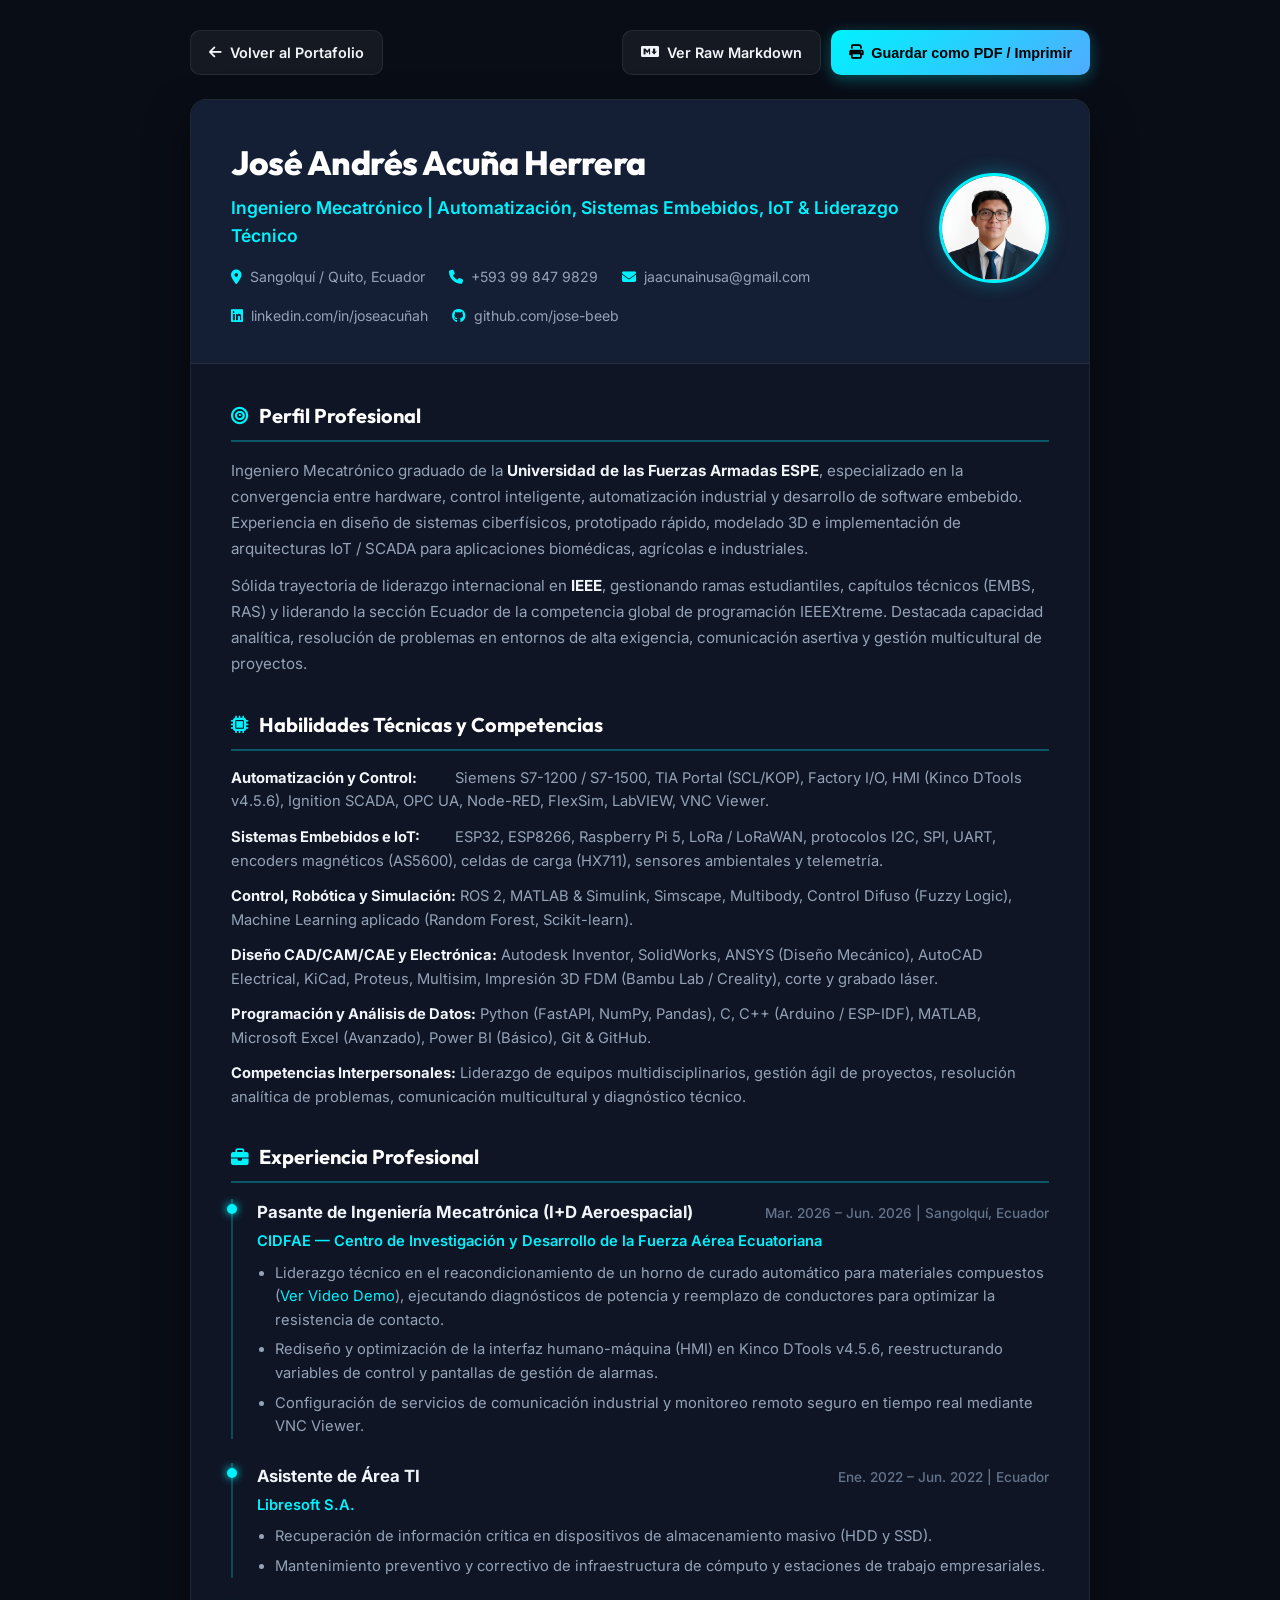
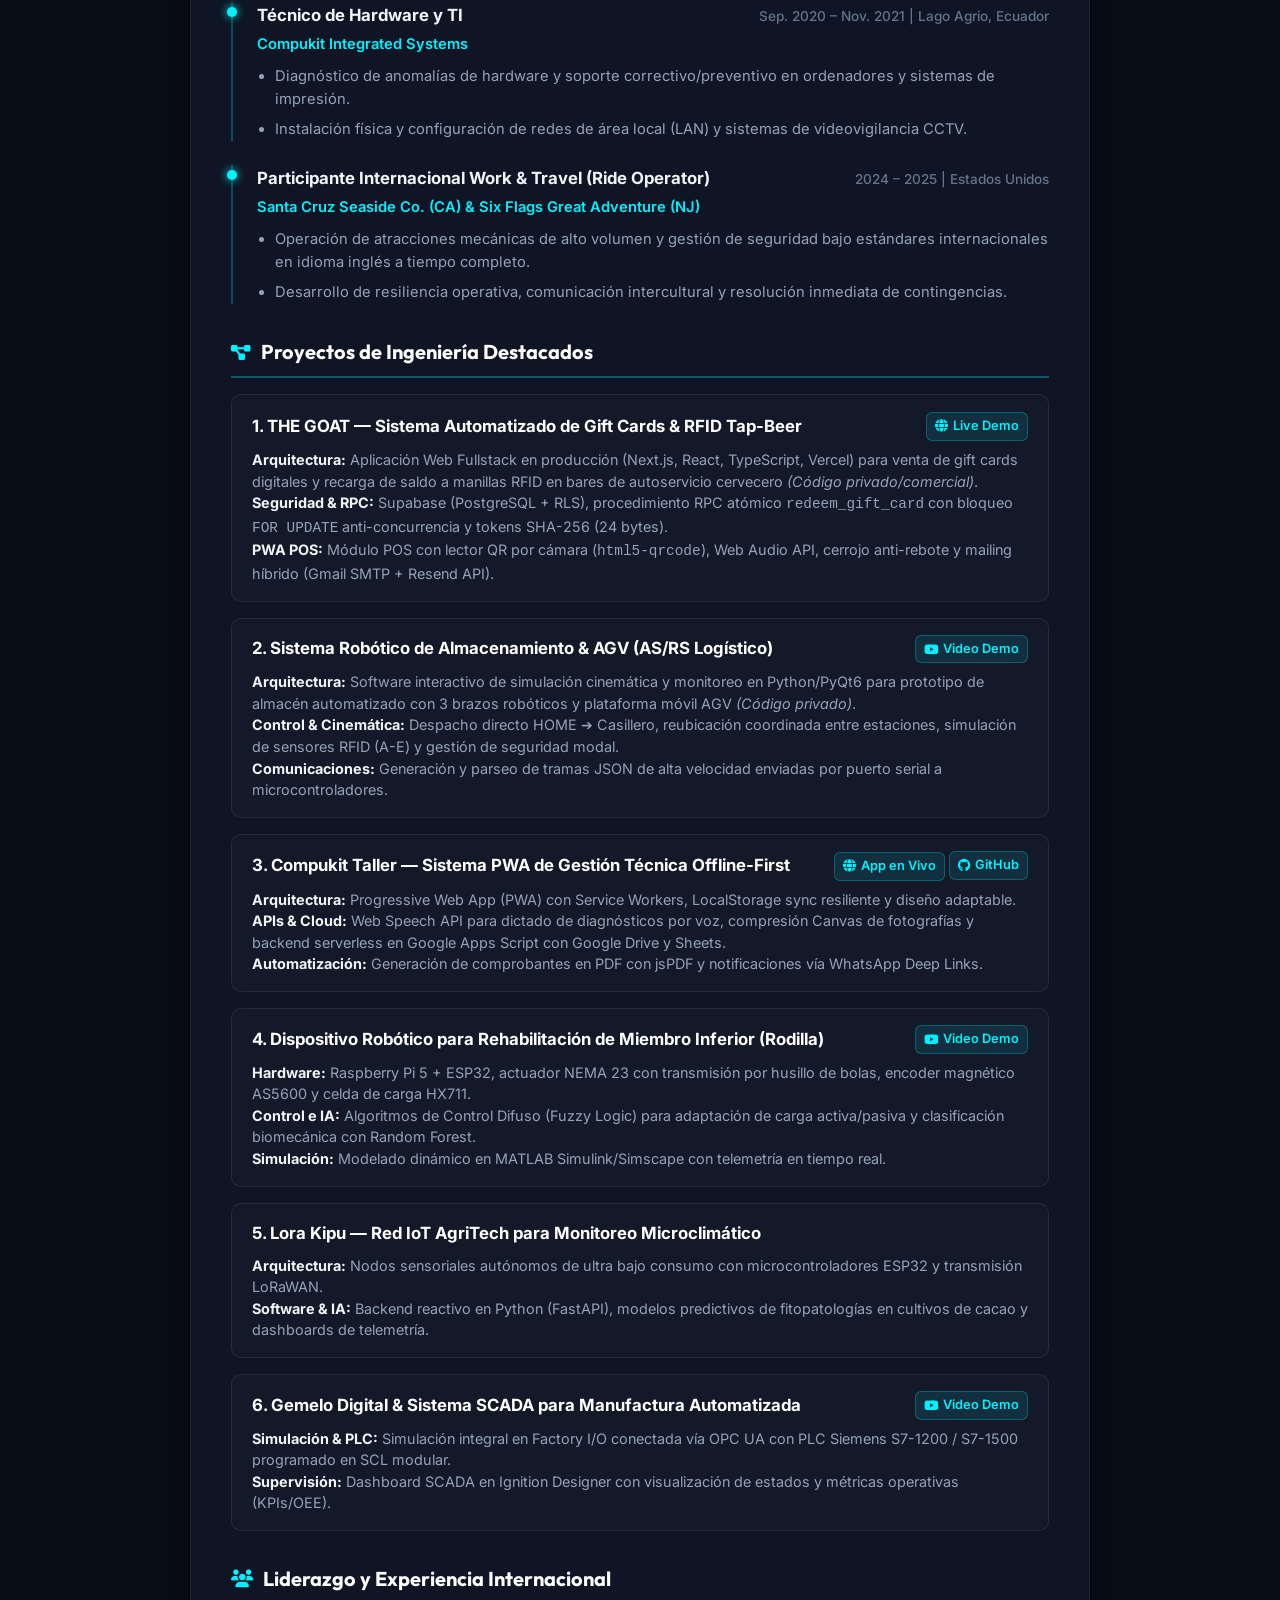
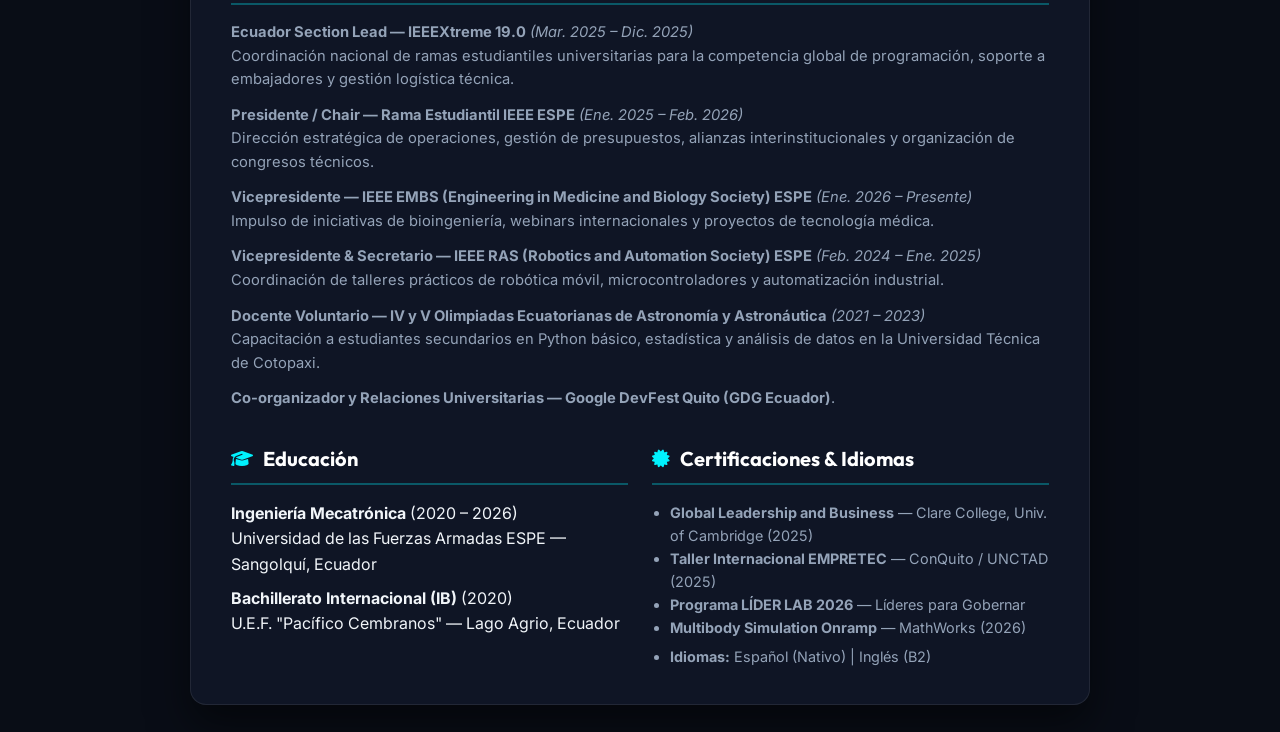
==== cv.html @ 7afeae1d "feat: add dedicated rendered cv.html with print and pdf export support" ====
<!DOCTYPE html>
<html lang="es">
<head>
  <meta charset="UTF-8">
  <meta name="viewport" content="width=device-width, initial-scale=1.0">
  <title>CV — José Andrés Acuña Herrera | Ingeniero Mecatrónico</title>
  <meta name="description" content="Curriculum Vitae completo de José Andrés Acuña Herrera, Ingeniero Mecatrónico especializado en Automatización, Sistemas Embebidos, IoT e Industria 4.0.">
  <link rel="icon" type="image/svg+xml" href="data:image/svg+xml,<svg xmlns='http://www.w3.org/2000/svg' viewBox='0 0 100 100'><text y='.9em' font-size='90'>⚡</text></svg>">
  
  <!-- Fonts -->
  <link rel="preconnect" href="https://fonts.googleapis.com">
  <link rel="preconnect" href="https://fonts.gstatic.com" crossorigin>
  <link href="https://fonts.googleapis.com/css2?family=Inter:wght@300;400;500;600;700;800&family=JetBrains+Mono:wght@400;600&family=Outfit:wght@600;700;800&display=swap" rel="stylesheet">
  
  <!-- FontAwesome -->
  <link rel="stylesheet" href="https://cdnjs.cloudflare.com/ajax/libs/font-awesome/6.5.1/css/all.min.css">

  <style>
    :root {
      --bg-dark: #090d16;
      --bg-card: rgba(16, 23, 38, 0.95);
      --bg-card-header: rgba(22, 32, 54, 0.9);
      --accent-cyan: #00f2fe;
      --accent-blue: #4facfe;
      --text-primary: #f1f5f9;
      --text-secondary: #94a3b8;
      --text-muted: #64748b;
      --border-color: rgba(255, 255, 255, 0.08);
      --border-glow: rgba(0, 242, 254, 0.3);
      --radius-sm: 6px;
      --radius-md: 10px;
      --radius-lg: 16px;
    }

    * {
      margin: 0;
      padding: 0;
      box-sizing: border-box;
    }

    body {
      font-family: 'Inter', sans-serif;
      background-color: var(--bg-dark);
      color: var(--text-primary);
      line-height: 1.6;
      padding: 30px 16px;
    }

    .cv-actions-bar {
      max-width: 900px;
      margin: 0 auto 24px;
      display: flex;
      justify-content: space-between;
      align-items: center;
      flex-wrap: wrap;
      gap: 12px;
    }

    .btn-action {
      display: inline-flex;
      align-items: center;
      gap: 8px;
      padding: 10px 18px;
      border-radius: var(--radius-md);
      font-size: 0.9rem;
      font-weight: 600;
      text-decoration: none;
      transition: all 0.2s ease;
      cursor: pointer;
    }

    .btn-back {
      background: rgba(255, 255, 255, 0.05);
      color: var(--text-primary);
      border: 1px solid var(--border-color);
    }

    .btn-back:hover {
      background: rgba(255, 255, 255, 0.1);
      border-color: var(--text-secondary);
      transform: translateX(-3px);
    }

    .btn-print {
      background: linear-gradient(135deg, var(--accent-cyan), var(--accent-blue));
      color: #000;
      border: none;
      box-shadow: 0 4px 15px rgba(0, 242, 254, 0.3);
    }

    .btn-print:hover {
      transform: translateY(-2px);
      box-shadow: 0 6px 20px rgba(0, 242, 254, 0.5);
    }

    .cv-sheet {
      max-width: 900px;
      margin: 0 auto;
      background: var(--bg-card);
      border: 1px solid var(--border-color);
      border-radius: var(--radius-lg);
      box-shadow: 0 20px 40px rgba(0, 0, 0, 0.5);
      overflow: hidden;
    }

    .cv-header {
      padding: 36px 40px;
      background: var(--bg-card-header);
      border-bottom: 1px solid var(--border-color);
      display: flex;
      justify-content: space-between;
      align-items: center;
      gap: 24px;
    }

    .cv-header-info h1 {
      font-family: 'Outfit', sans-serif;
      font-size: 2.1rem;
      font-weight: 800;
      color: #fff;
      margin-bottom: 4px;
      letter-spacing: -0.5px;
    }

    .cv-header-info h2 {
      font-size: 1.1rem;
      font-weight: 600;
      color: var(--accent-cyan);
      margin-bottom: 16px;
    }

    .cv-contact-list {
      display: flex;
      flex-wrap: wrap;
      gap: 16px 24px;
      font-size: 0.88rem;
      color: var(--text-secondary);
    }

    .cv-contact-item {
      display: inline-flex;
      align-items: center;
      gap: 8px;
    }

    .cv-contact-item i {
      color: var(--accent-cyan);
    }

    .cv-contact-item a {
      color: var(--text-secondary);
      text-decoration: none;
      transition: color 0.2s;
    }

    .cv-contact-item a:hover {
      color: var(--accent-cyan);
      text-decoration: underline;
    }

    .cv-header-avatar img {
      width: 110px;
      height: 110px;
      border-radius: 50%;
      object-fit: cover;
      border: 3px solid var(--accent-cyan);
      box-shadow: 0 0 20px rgba(0, 242, 254, 0.3);
    }

    .cv-body {
      padding: 36px 40px;
    }

    .cv-section {
      margin-bottom: 32px;
    }

    .cv-section:last-child {
      margin-bottom: 0;
    }

    .cv-section-title {
      font-family: 'Outfit', sans-serif;
      font-size: 1.25rem;
      font-weight: 700;
      color: #fff;
      display: flex;
      align-items: center;
      gap: 10px;
      padding-bottom: 8px;
      margin-bottom: 16px;
      border-bottom: 2px solid var(--border-glow);
    }

    .cv-section-title i {
      color: var(--accent-cyan);
      font-size: 1.1rem;
    }

    .cv-text {
      color: var(--text-secondary);
      font-size: 0.95rem;
      line-height: 1.7;
    }

    .cv-text p {
      margin-bottom: 12px;
    }

    .cv-text strong {
      color: var(--text-primary);
    }

    .cv-skills-grid {
      display: flex;
      flex-direction: column;
      gap: 12px;
    }

    .cv-skill-group {
      font-size: 0.92rem;
      color: var(--text-secondary);
      line-height: 1.6;
    }

    .cv-skill-group strong {
      color: var(--text-primary);
      display: inline-block;
      min-width: 220px;
    }

    .cv-timeline-item {
      position: relative;
      padding-left: 24px;
      margin-bottom: 24px;
      border-left: 2px solid rgba(0, 242, 254, 0.25);
    }

    .cv-timeline-item:last-child {
      margin-bottom: 0;
    }

    .cv-timeline-item::before {
      content: '';
      position: absolute;
      left: -6px;
      top: 5px;
      width: 10px;
      height: 10px;
      border-radius: 50%;
      background: var(--accent-cyan);
      box-shadow: 0 0 8px var(--accent-cyan);
    }

    .timeline-header {
      display: flex;
      justify-content: space-between;
      align-items: baseline;
      flex-wrap: wrap;
      gap: 6px;
      margin-bottom: 4px;
    }

    .timeline-title {
      font-size: 1.05rem;
      font-weight: 700;
      color: var(--text-primary);
    }

    .timeline-company {
      color: var(--accent-cyan);
      font-weight: 600;
      font-size: 0.92rem;
    }

    .timeline-date {
      font-size: 0.85rem;
      color: var(--text-muted);
      font-weight: 500;
    }

    .timeline-bullets {
      margin-top: 8px;
      padding-left: 18px;
      color: var(--text-secondary);
      font-size: 0.92rem;
    }

    .timeline-bullets li {
      margin-bottom: 6px;
    }

    .timeline-bullets a {
      color: var(--accent-cyan);
      text-decoration: none;
    }

    .timeline-bullets a:hover {
      text-decoration: underline;
    }

    .project-entry {
      background: rgba(255, 255, 255, 0.02);
      border: 1px solid var(--border-color);
      border-radius: var(--radius-md);
      padding: 16px 20px;
      margin-bottom: 16px;
    }

    .project-entry:last-child {
      margin-bottom: 0;
    }

    .project-entry-title {
      font-size: 1.05rem;
      font-weight: 700;
      color: #fff;
      display: flex;
      justify-content: space-between;
      align-items: center;
      flex-wrap: wrap;
      gap: 8px;
      margin-bottom: 8px;
    }

    .project-entry-links a {
      display: inline-flex;
      align-items: center;
      gap: 5px;
      font-size: 0.8rem;
      padding: 3px 8px;
      background: rgba(0, 242, 254, 0.1);
      border: 1px solid rgba(0, 242, 254, 0.25);
      border-radius: var(--radius-sm);
      color: var(--accent-cyan);
      text-decoration: none;
      font-weight: 600;
    }

    .project-entry-links a:hover {
      background: var(--accent-cyan);
      color: #000;
    }

    .project-entry-desc {
      color: var(--text-secondary);
      font-size: 0.9rem;
      line-height: 1.5;
    }

    .project-entry-desc strong {
      color: var(--text-primary);
    }

    /* Print Styles */
    @media print {
      body {
        background: #fff !important;
        color: #000 !important;
        padding: 0 !important;
      }

      .cv-actions-bar {
        display: none !important;
      }

      .cv-sheet {
        background: #fff !important;
        border: none !important;
        box-shadow: none !important;
        max-width: 100% !important;
      }

      .cv-header {
        background: #f8fafc !important;
        border-bottom: 2px solid #cbd5e1 !important;
        padding: 20px 24px !important;
      }

      .cv-header-info h1 {
        color: #0f172a !important;
      }

      .cv-header-info h2 {
        color: #0284c7 !important;
      }

      .cv-contact-list, .cv-contact-item a, .cv-text, .cv-skill-group, .timeline-bullets {
        color: #334155 !important;
      }

      .cv-section-title {
        color: #0f172a !important;
        border-bottom-color: #0284c7 !important;
      }

      .cv-section-title i {
        color: #0284c7 !important;
      }

      .timeline-title, .project-entry-title, .cv-skill-group strong, .cv-text strong {
        color: #0f172a !important;
      }

      .timeline-company {
        color: #0284c7 !important;
      }

      .project-entry {
        background: #f8fafc !important;
        border: 1px solid #e2e8f0 !important;
      }

      .project-entry-links a {
        border-color: #cbd5e1 !important;
        color: #0284c7 !important;
      }

      .cv-body {
        padding: 24px !important;
      }
    }

    @media (max-width: 768px) {
      .cv-header {
        flex-direction: column-reverse;
        align-items: flex-start;
        padding: 24px 20px;
      }

      .cv-body {
        padding: 24px 20px;
      }

      .cv-skill-group strong {
        display: block;
        margin-bottom: 2px;
      }

      .timeline-header {
        flex-direction: column;
        align-items: flex-start;
      }
    }
  </style>
</head>
<body>

  <!-- Top Action Bar -->
  <div class="cv-actions-bar">
    <a href="./index.html" class="btn-action btn-back">
      <i class="fa-solid fa-arrow-left"></i> Volver al Portafolio
    </a>
    <div style="display: flex; gap: 10px;">
      <a href="./cv.md" class="btn-action btn-back" title="Ver archivo Markdown crudo">
        <i class="fa-brands fa-markdown"></i> Ver Raw Markdown
      </a>
      <button onclick="window.print()" class="btn-action btn-print">
        <i class="fa-solid fa-print"></i> Guardar como PDF / Imprimir
      </button>
    </div>
  </div>

  <!-- Main CV Container -->
  <main class="cv-sheet">
    <!-- Header -->
    <header class="cv-header">
      <div class="cv-header-info">
        <h1>José Andrés Acuña Herrera</h1>
        <h2>Ingeniero Mecatrónico | Automatización, Sistemas Embebidos, IoT & Liderazgo Técnico</h2>
        <div class="cv-contact-list">
          <div class="cv-contact-item">
            <i class="fa-solid fa-location-dot"></i>
            <span>Sangolquí / Quito, Ecuador</span>
          </div>
          <div class="cv-contact-item">
            <i class="fa-solid fa-phone"></i>
            <a href="tel:+593998479829">+593 99 847 9829</a>
          </div>
          <div class="cv-contact-item">
            <i class="fa-solid fa-envelope"></i>
            <a href="mailto:jaacunainusa@gmail.com">jaacunainusa@gmail.com</a>
          </div>
          <div class="cv-contact-item">
            <i class="fa-brands fa-linkedin"></i>
            <a href="https://linkedin.com/in/joseacuñah" target="_blank">linkedin.com/in/joseacuñah</a>
          </div>
          <div class="cv-contact-item">
            <i class="fa-brands fa-github"></i>
            <a href="https://github.com/jose-beeb" target="_blank">github.com/jose-beeb</a>
          </div>
        </div>
      </div>
      <div class="cv-header-avatar">
        <img src="assets/images/profile.png" alt="José Andrés Acuña Herrera" onerror="this.onerror=null; this.src='https://avatars.githubusercontent.com/u/171995231?v=4';">
      </div>
    </header>

    <!-- Body -->
    <div class="cv-body">

      <!-- Profile -->
      <section class="cv-section">
        <h3 class="cv-section-title"><i class="fa-solid fa-bullseye"></i> Perfil Profesional</h3>
        <div class="cv-text">
          <p>
            Ingeniero Mecatrónico graduado de la <strong>Universidad de las Fuerzas Armadas ESPE</strong>, especializado en la convergencia entre hardware, control inteligente, automatización industrial y desarrollo de software embebido. Experiencia en diseño de sistemas ciberfísicos, prototipado rápido, modelado 3D e implementación de arquitecturas IoT / SCADA para aplicaciones biomédicas, agrícolas e industriales.
          </p>
          <p>
            Sólida trayectoria de liderazgo internacional en <strong>IEEE</strong>, gestionando ramas estudiantiles, capítulos técnicos (EMBS, RAS) y liderando la sección Ecuador de la competencia global de programación IEEEXtreme. Destacada capacidad analítica, resolución de problemas en entornos de alta exigencia, comunicación asertiva y gestión multicultural de proyectos.
          </p>
        </div>
      </section>

      <!-- Technical Skills -->
      <section class="cv-section">
        <h3 class="cv-section-title"><i class="fa-solid fa-microchip"></i> Habilidades Técnicas y Competencias</h3>
        <div class="cv-skills-grid">
          <div class="cv-skill-group">
            <strong>Automatización y Control:</strong>
            Siemens S7-1200 / S7-1500, TIA Portal (SCL/KOP), Factory I/O, HMI (Kinco DTools v4.5.6), Ignition SCADA, OPC UA, Node-RED, FlexSim, LabVIEW, VNC Viewer.
          </div>
          <div class="cv-skill-group">
            <strong>Sistemas Embebidos e IoT:</strong>
            ESP32, ESP8266, Raspberry Pi 5, LoRa / LoRaWAN, protocolos I2C, SPI, UART, encoders magnéticos (AS5600), celdas de carga (HX711), sensores ambientales y telemetría.
          </div>
          <div class="cv-skill-group">
            <strong>Control, Robótica y Simulación:</strong>
            ROS 2, MATLAB & Simulink, Simscape, Multibody, Control Difuso (Fuzzy Logic), Machine Learning aplicado (Random Forest, Scikit-learn).
          </div>
          <div class="cv-skill-group">
            <strong>Diseño CAD/CAM/CAE y Electrónica:</strong>
            Autodesk Inventor, SolidWorks, ANSYS (Diseño Mecánico), AutoCAD Electrical, KiCad, Proteus, Multisim, Impresión 3D FDM (Bambu Lab / Creality), corte y grabado láser.
          </div>
          <div class="cv-skill-group">
            <strong>Programación y Análisis de Datos:</strong>
            Python (FastAPI, NumPy, Pandas), C, C++ (Arduino / ESP-IDF), MATLAB, Microsoft Excel (Avanzado), Power BI (Básico), Git & GitHub.
          </div>
          <div class="cv-skill-group">
            <strong>Competencias Interpersonales:</strong>
            Liderazgo de equipos multidisciplinarios, gestión ágil de proyectos, resolución analítica de problemas, comunicación multicultural y diagnóstico técnico.
          </div>
        </div>
      </section>

      <!-- Experience -->
      <section class="cv-section">
        <h3 class="cv-section-title"><i class="fa-solid fa-briefcase"></i> Experiencia Profesional</h3>
        
        <div class="cv-timeline-item">
          <div class="timeline-header">
            <div class="timeline-title">Pasante de Ingeniería Mecatrónica (I+D Aeroespacial)</div>
            <div class="timeline-date">Mar. 2026 – Jun. 2026 | Sangolquí, Ecuador</div>
          </div>
          <div class="timeline-company">CIDFAE — Centro de Investigación y Desarrollo de la Fuerza Aérea Ecuatoriana</div>
          <ul class="timeline-bullets">
            <li>Liderazgo técnico en el reacondicionamiento de un horno de curado automático para materiales compuestos (<a href="https://youtube.com/shorts/quRxPrLFzec" target="_blank">Ver Video Demo</a>), ejecutando diagnósticos de potencia y reemplazo de conductores para optimizar la resistencia de contacto.</li>
            <li>Rediseño y optimización de la interfaz humano-máquina (HMI) en Kinco DTools v4.5.6, reestructurando variables de control y pantallas de gestión de alarmas.</li>
            <li>Configuración de servicios de comunicación industrial y monitoreo remoto seguro en tiempo real mediante VNC Viewer.</li>
          </ul>
        </div>

        <div class="cv-timeline-item">
          <div class="timeline-header">
            <div class="timeline-title">Asistente de Área TI</div>
            <div class="timeline-date">Ene. 2022 – Jun. 2022 | Ecuador</div>
          </div>
          <div class="timeline-company">Libresoft S.A.</div>
          <ul class="timeline-bullets">
            <li>Recuperación de información crítica en dispositivos de almacenamiento masivo (HDD y SSD).</li>
            <li>Mantenimiento preventivo y correctivo de infraestructura de cómputo y estaciones de trabajo empresariales.</li>
          </ul>
        </div>

        <div class="cv-timeline-item">
          <div class="timeline-header">
            <div class="timeline-title">Técnico de Hardware y TI</div>
            <div class="timeline-date">Sep. 2020 – Nov. 2021 | Lago Agrio, Ecuador</div>
          </div>
          <div class="timeline-company">Compukit Integrated Systems</div>
          <ul class="timeline-bullets">
            <li>Diagnóstico de anomalías de hardware y soporte correctivo/preventivo en ordenadores y sistemas de impresión.</li>
            <li>Instalación física y configuración de redes de área local (LAN) y sistemas de videovigilancia CCTV.</li>
          </ul>
        </div>

        <div class="cv-timeline-item">
          <div class="timeline-header">
            <div class="timeline-title">Participante Internacional Work & Travel (Ride Operator)</div>
            <div class="timeline-date">2024 – 2025 | Estados Unidos</div>
          </div>
          <div class="timeline-company">Santa Cruz Seaside Co. (CA) & Six Flags Great Adventure (NJ)</div>
          <ul class="timeline-bullets">
            <li>Operación de atracciones mecánicas de alto volumen y gestión de seguridad bajo estándares internacionales en idioma inglés a tiempo completo.</li>
            <li>Desarrollo de resiliencia operativa, comunicación intercultural y resolución inmediata de contingencias.</li>
          </ul>
        </div>
      </section>

      <!-- Projects -->
      <section class="cv-section">
        <h3 class="cv-section-title"><i class="fa-solid fa-diagram-project"></i> Proyectos de Ingeniería Destacados</h3>

        <div class="project-entry">
          <div class="project-entry-title">
            <span>1. THE GOAT — Sistema Automatizado de Gift Cards & RFID Tap-Beer</span>
            <div class="project-entry-links">
              <a href="https://the-goat-giftcards.vercel.app" target="_blank"><i class="fa-solid fa-globe"></i> Live Demo</a>
            </div>
          </div>
          <div class="project-entry-desc">
            <p><strong>Arquitectura:</strong> Aplicación Web Fullstack en producción (Next.js, React, TypeScript, Vercel) para venta de gift cards digitales y recarga de saldo a manillas RFID en bares de autoservicio cervecero <em>(Código privado/comercial)</em>.</p>
            <p><strong>Seguridad & RPC:</strong> Supabase (PostgreSQL + RLS), procedimiento RPC atómico <code>redeem_gift_card</code> con bloqueo <code>FOR UPDATE</code> anti-concurrencia y tokens SHA-256 (24 bytes).</p>
            <p><strong>PWA POS:</strong> Módulo POS con lector QR por cámara (<code>html5-qrcode</code>), Web Audio API, cerrojo anti-rebote y mailing híbrido (Gmail SMTP + Resend API).</p>
          </div>
        </div>

        <div class="project-entry">
          <div class="project-entry-title">
            <span>2. Sistema Robótico de Almacenamiento & AGV (AS/RS Logístico)</span>
            <div class="project-entry-links">
              <a href="https://youtu.be/2pD4KcC07y4" target="_blank"><i class="fa-brands fa-youtube"></i> Video Demo</a>
            </div>
          </div>
          <div class="project-entry-desc">
            <p><strong>Arquitectura:</strong> Software interactivo de simulación cinemática y monitoreo en Python/PyQt6 para prototipo de almacén automatizado con 3 brazos robóticos y plataforma móvil AGV <em>(Código privado)</em>.</p>
            <p><strong>Control & Cinemática:</strong> Despacho directo HOME ➔ Casillero, reubicación coordinada entre estaciones, simulación de sensores RFID (A-E) y gestión de seguridad modal.</p>
            <p><strong>Comunicaciones:</strong> Generación y parseo de tramas JSON de alta velocidad enviadas por puerto serial a microcontroladores.</p>
          </div>
        </div>

        <div class="project-entry">
          <div class="project-entry-title">
            <span>3. Compukit Taller — Sistema PWA de Gestión Técnica Offline-First</span>
            <div class="project-entry-links">
              <a href="https://jose-beeb.github.io/compukit-taller/" target="_blank"><i class="fa-solid fa-globe"></i> App en Vivo</a>
              <a href="https://github.com/Jose-beeb/compukit-taller" target="_blank"><i class="fa-brands fa-github"></i> GitHub</a>
            </div>
          </div>
          <div class="project-entry-desc">
            <p><strong>Arquitectura:</strong> Progressive Web App (PWA) con Service Workers, LocalStorage sync resiliente y diseño adaptable.</p>
            <p><strong>APIs & Cloud:</strong> Web Speech API para dictado de diagnósticos por voz, compresión Canvas de fotografías y backend serverless en Google Apps Script con Google Drive y Sheets.</p>
            <p><strong>Automatización:</strong> Generación de comprobantes en PDF con jsPDF y notificaciones vía WhatsApp Deep Links.</p>
          </div>
        </div>

        <div class="project-entry">
          <div class="project-entry-title">
            <span>4. Dispositivo Robótico para Rehabilitación de Miembro Inferior (Rodilla)</span>
            <div class="project-entry-links">
              <a href="https://youtu.be/54CjYQszOWI" target="_blank"><i class="fa-brands fa-youtube"></i> Video Demo</a>
            </div>
          </div>
          <div class="project-entry-desc">
            <p><strong>Hardware:</strong> Raspberry Pi 5 + ESP32, actuador NEMA 23 con transmisión por husillo de bolas, encoder magnético AS5600 y celda de carga HX711.</p>
            <p><strong>Control e IA:</strong> Algoritmos de Control Difuso (Fuzzy Logic) para adaptación de carga activa/pasiva y clasificación biomecánica con Random Forest.</p>
            <p><strong>Simulación:</strong> Modelado dinámico en MATLAB Simulink/Simscape con telemetría en tiempo real.</p>
          </div>
        </div>

        <div class="project-entry">
          <div class="project-entry-title">
            <span>5. Lora Kipu — Red IoT AgriTech para Monitoreo Microclimático</span>
          </div>
          <div class="project-entry-desc">
            <p><strong>Arquitectura:</strong> Nodos sensoriales autónomos de ultra bajo consumo con microcontroladores ESP32 y transmisión LoRaWAN.</p>
            <p><strong>Software & IA:</strong> Backend reactivo en Python (FastAPI), modelos predictivos de fitopatologías en cultivos de cacao y dashboards de telemetría.</p>
          </div>
        </div>

        <div class="project-entry">
          <div class="project-entry-title">
            <span>6. Gemelo Digital & Sistema SCADA para Manufactura Automatizada</span>
            <div class="project-entry-links">
              <a href="https://youtube.com/shorts/luxnUp_XqdI" target="_blank"><i class="fa-brands fa-youtube"></i> Video Demo</a>
            </div>
          </div>
          <div class="project-entry-desc">
            <p><strong>Simulación & PLC:</strong> Simulación integral en Factory I/O conectada vía OPC UA con PLC Siemens S7-1200 / S7-1500 programado en SCL modular.</p>
            <p><strong>Supervisión:</strong> Dashboard SCADA en Ignition Designer con visualización de estados y métricas operativas (KPIs/OEE).</p>
          </div>
        </div>
      </section>

      <!-- Leadership -->
      <section class="cv-section">
        <h3 class="cv-section-title"><i class="fa-solid fa-users"></i> Liderazgo y Experiencia Internacional</h3>
        <ul class="timeline-bullets" style="padding-left: 0; list-style: none;">
          <li style="margin-bottom: 12px;">
            <strong>Ecuador Section Lead — IEEEXtreme 19.0</strong> <em>(Mar. 2025 – Dic. 2025)</em><br>
            Coordinación nacional de ramas estudiantiles universitarias para la competencia global de programación, soporte a embajadores y gestión logística técnica.
          </li>
          <li style="margin-bottom: 12px;">
            <strong>Presidente / Chair — Rama Estudiantil IEEE ESPE</strong> <em>(Ene. 2025 – Feb. 2026)</em><br>
            Dirección estratégica de operaciones, gestión de presupuestos, alianzas interinstitucionales y organización de congresos técnicos.
          </li>
          <li style="margin-bottom: 12px;">
            <strong>Vicepresidente — IEEE EMBS (Engineering in Medicine and Biology Society) ESPE</strong> <em>(Ene. 2026 – Presente)</em><br>
            Impulso de iniciativas de bioingeniería, webinars internacionales y proyectos de tecnología médica.
          </li>
          <li style="margin-bottom: 12px;">
            <strong>Vicepresidente & Secretario — IEEE RAS (Robotics and Automation Society) ESPE</strong> <em>(Feb. 2024 – Ene. 2025)</em><br>
            Coordinación de talleres prácticos de robótica móvil, microcontroladores y automatización industrial.
          </li>
          <li style="margin-bottom: 12px;">
            <strong>Docente Voluntario — IV y V Olimpiadas Ecuatorianas de Astronomía y Astronáutica</strong> <em>(2021 – 2023)</em><br>
            Capacitación a estudiantes secundarios en Python básico, estadística y análisis de datos en la Universidad Técnica de Cotopaxi.
          </li>
          <li style="margin-bottom: 12px;">
            <strong>Co-organizador y Relaciones Universitarias — Google DevFest Quito (GDG Ecuador)</strong>.
          </li>
        </ul>
      </section>

      <!-- Education & Certifications -->
      <section class="cv-section" style="display: grid; grid-template-columns: 1fr 1fr; gap: 24px;">
        <div>
          <h3 class="cv-section-title"><i class="fa-solid fa-graduation-cap"></i> Educación</h3>
          <p><strong>Ingeniería Mecatrónica</strong> (2020 – 2026)<br>Universidad de las Fuerzas Armadas ESPE — Sangolquí, Ecuador</p>
          <p style="margin-top: 8px;"><strong>Bachillerato Internacional (IB)</strong> (2020)<br>U.E.F. "Pacífico Cembranos" — Lago Agrio, Ecuador</p>
        </div>
        <div>
          <h3 class="cv-section-title"><i class="fa-solid fa-certificate"></i> Certificaciones & Idiomas</h3>
          <ul style="padding-left: 18px; font-size: 0.9rem; color: var(--text-secondary);">
            <li><strong>Global Leadership and Business</strong> — Clare College, Univ. of Cambridge (2025)</li>
            <li><strong>Taller Internacional EMPRETEC</strong> — ConQuito / UNCTAD (2025)</li>
            <li><strong>Programa LÍDER LAB 2026</strong> — Líderes para Gobernar</li>
            <li><strong>Multibody Simulation Onramp</strong> — MathWorks (2026)</li>
            <li style="margin-top: 6px;"><strong>Idiomas:</strong> Español (Nativo) | Inglés (B2)</li>
          </ul>
        </div>
      </section>

    </div>
  </main>

</body>
</html>
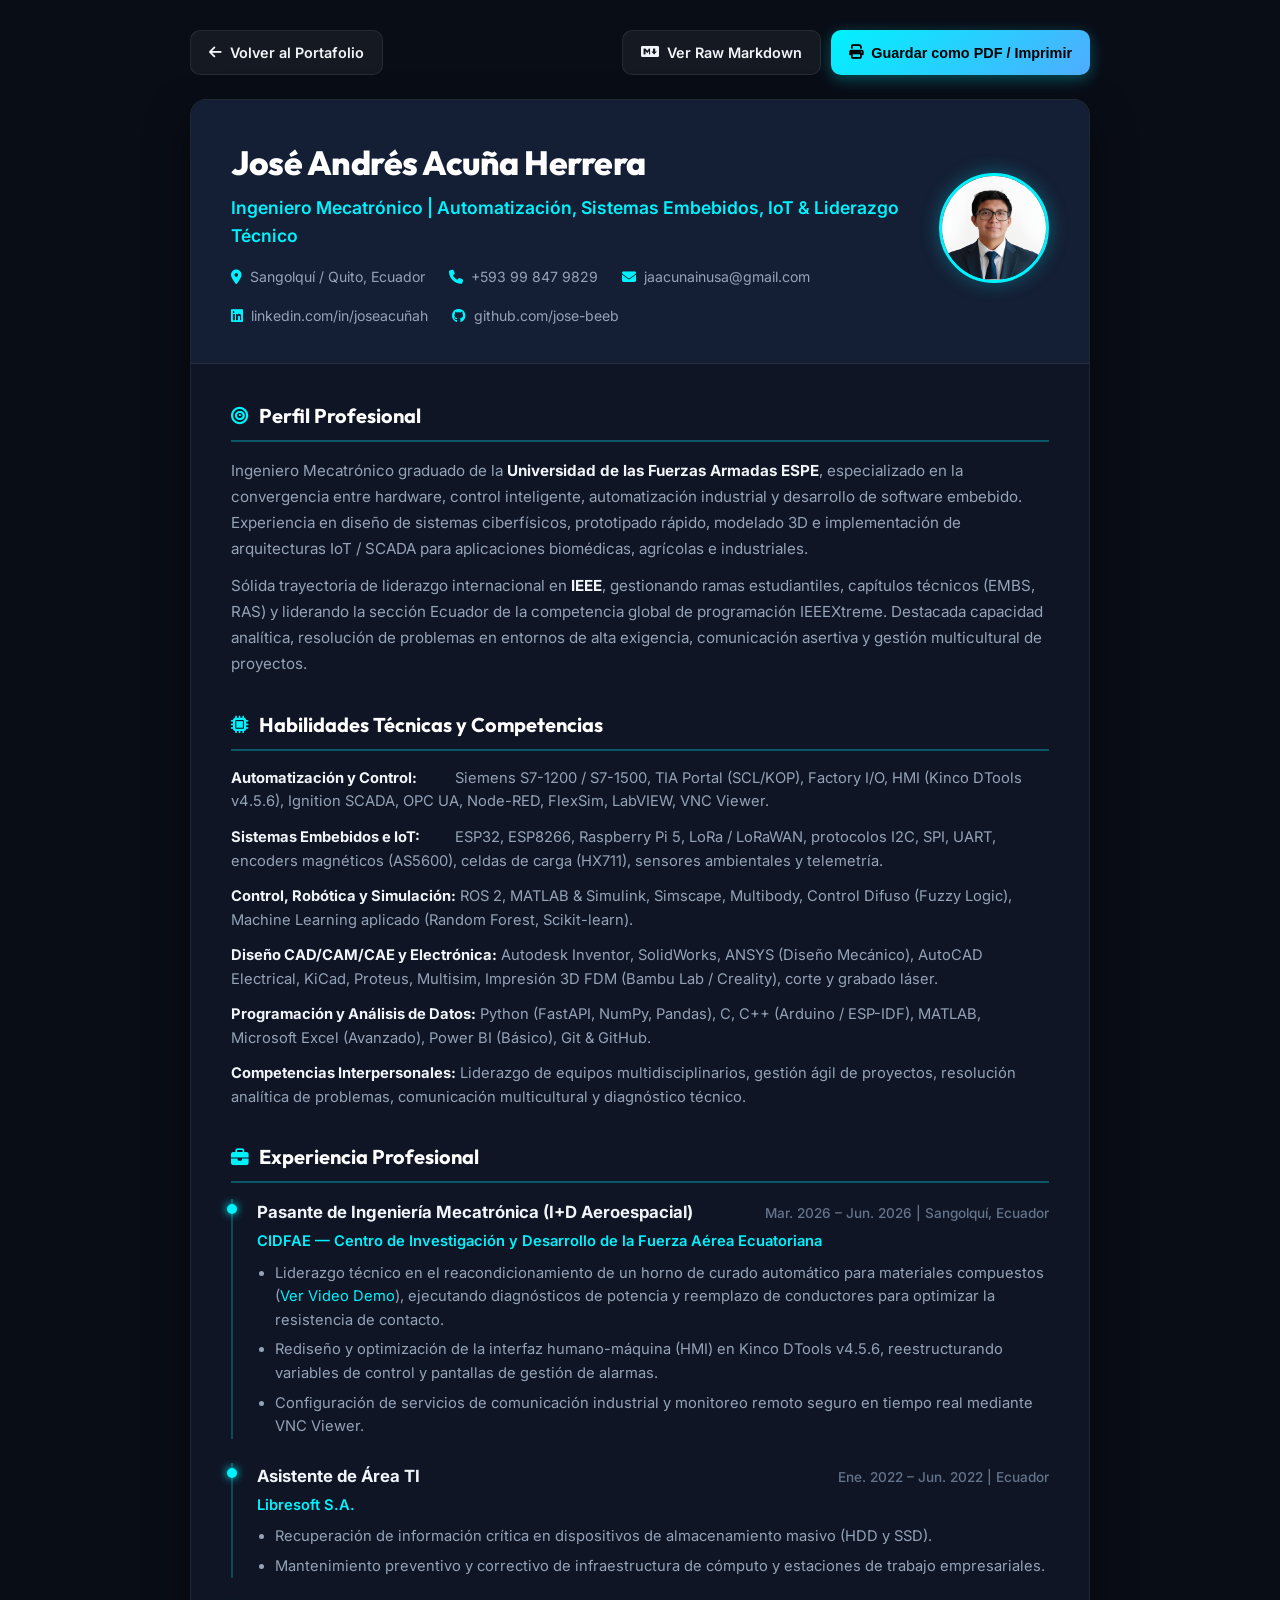
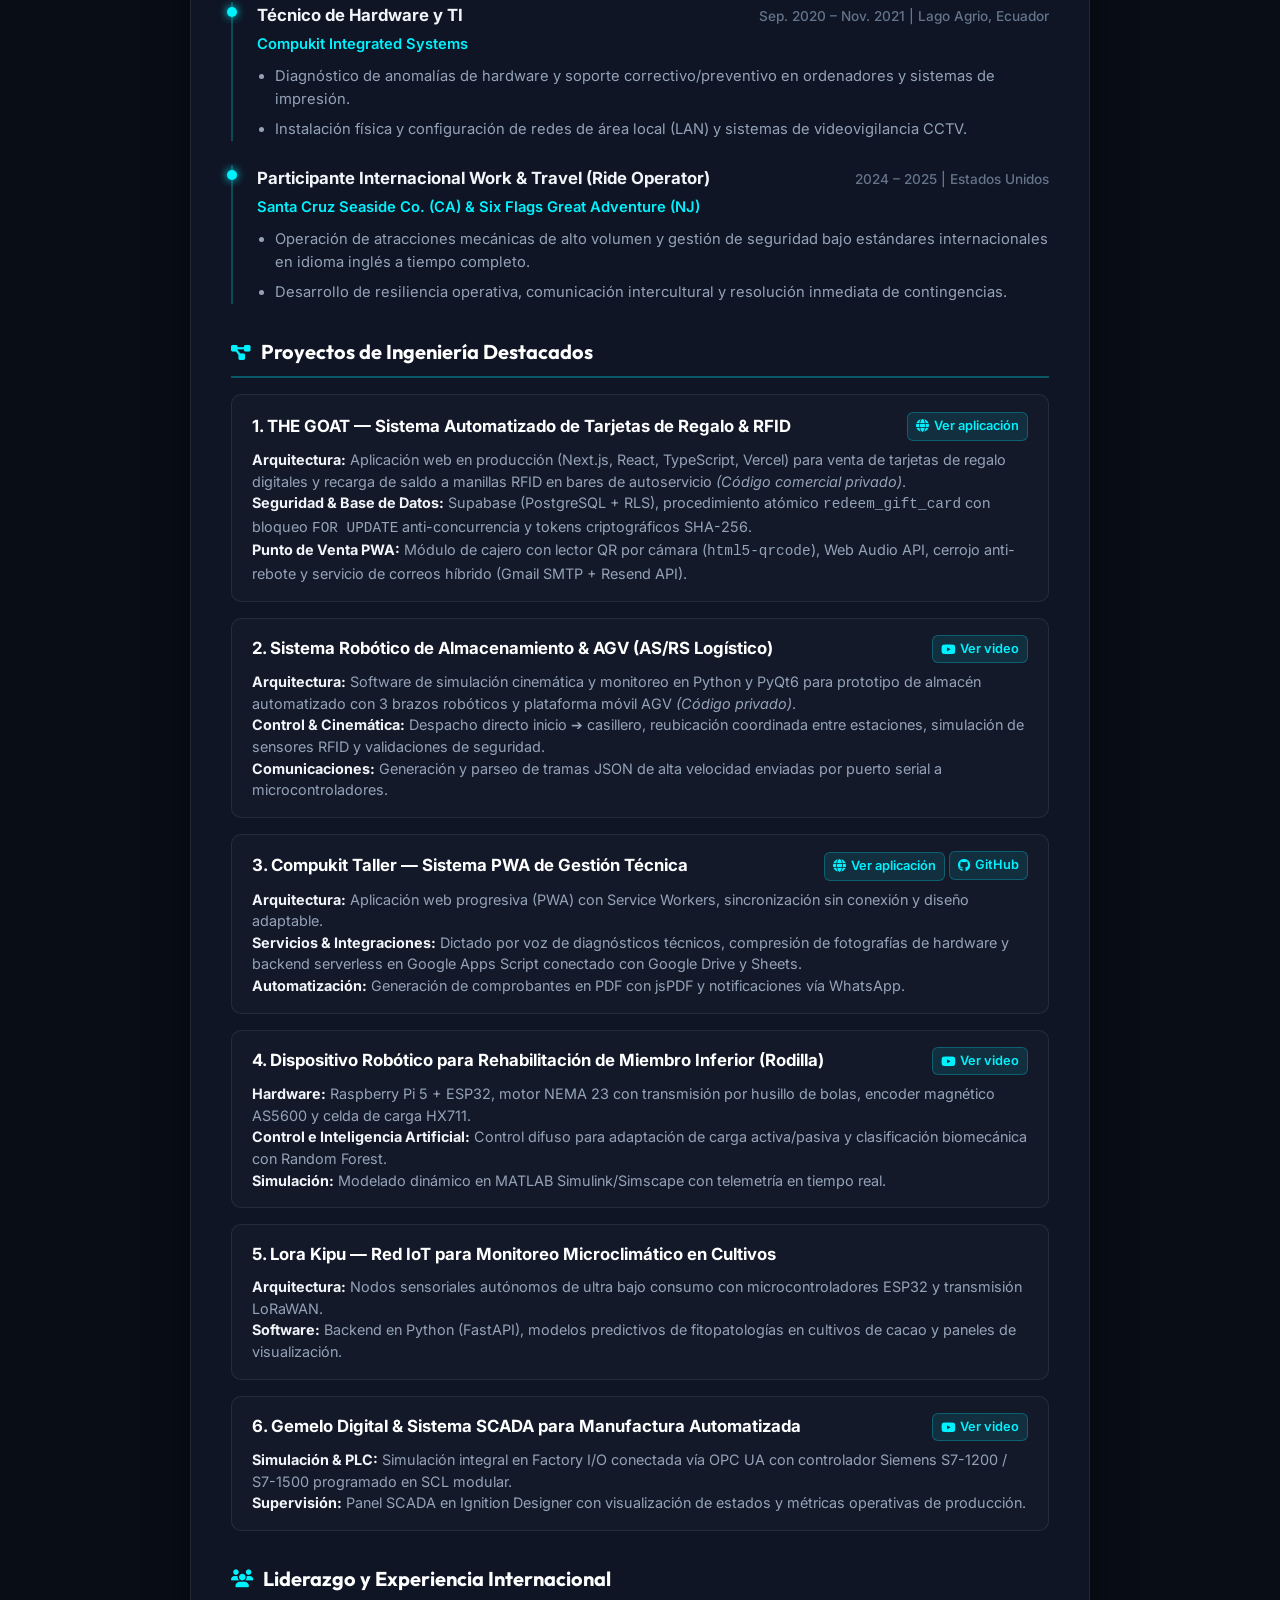
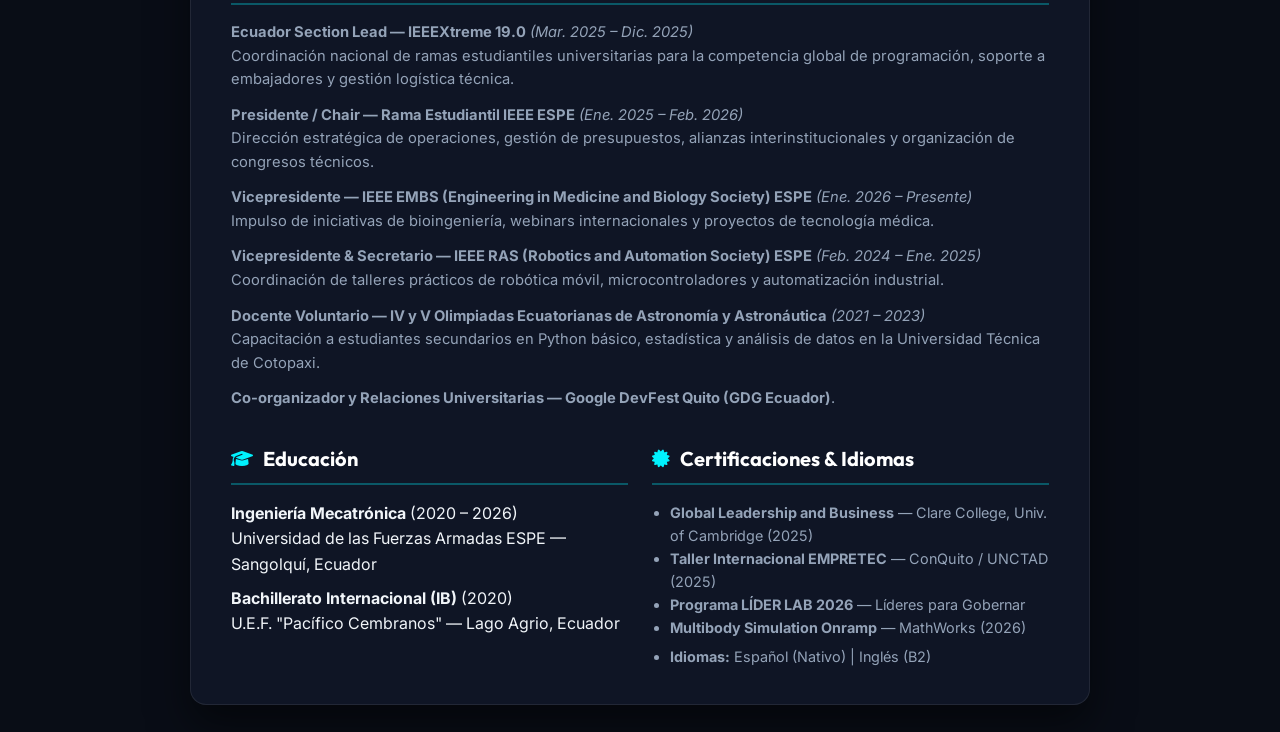
==== commit 302006ce: "style: remove AI-cliche copy, harmonize language and clean headline" ====
--- a/cv.html
+++ b/cv.html
@@ -416,6 +416,11 @@
         color: #0284c7 !important;
       }
 
+      .cv-section, .cv-timeline-item, .project-entry {
+        break-inside: avoid;
+        page-break-inside: avoid;
+      }
+
       .cv-body {
         padding: 24px !important;
       }
@@ -603,15 +608,15 @@
 
         <div class="project-entry">
           <div class="project-entry-title">
-            <span>1. THE GOAT — Sistema Automatizado de Gift Cards & RFID Tap-Beer</span>
+            <span>1. THE GOAT — Sistema Automatizado de Tarjetas de Regalo & RFID</span>
             <div class="project-entry-links">
-              <a href="https://the-goat-giftcards.vercel.app" target="_blank"><i class="fa-solid fa-globe"></i> Live Demo</a>
+              <a href="https://the-goat-giftcards.vercel.app" target="_blank"><i class="fa-solid fa-globe"></i> Ver aplicación</a>
             </div>
           </div>
           <div class="project-entry-desc">
-            <p><strong>Arquitectura:</strong> Aplicación Web Fullstack en producción (Next.js, React, TypeScript, Vercel) para venta de gift cards digitales y recarga de saldo a manillas RFID en bares de autoservicio cervecero <em>(Código privado/comercial)</em>.</p>
-            <p><strong>Seguridad & RPC:</strong> Supabase (PostgreSQL + RLS), procedimiento RPC atómico <code>redeem_gift_card</code> con bloqueo <code>FOR UPDATE</code> anti-concurrencia y tokens SHA-256 (24 bytes).</p>
-            <p><strong>PWA POS:</strong> Módulo POS con lector QR por cámara (<code>html5-qrcode</code>), Web Audio API, cerrojo anti-rebote y mailing híbrido (Gmail SMTP + Resend API).</p>
+            <p><strong>Arquitectura:</strong> Aplicación web en producción (Next.js, React, TypeScript, Vercel) para venta de tarjetas de regalo digitales y recarga de saldo a manillas RFID en bares de autoservicio <em>(Código comercial privado)</em>.</p>
+            <p><strong>Seguridad & Base de Datos:</strong> Supabase (PostgreSQL + RLS), procedimiento atómico <code>redeem_gift_card</code> con bloqueo <code>FOR UPDATE</code> anti-concurrencia y tokens criptográficos SHA-256.</p>
+            <p><strong>Punto de Venta PWA:</strong> Módulo de cajero con lector QR por cámara (<code>html5-qrcode</code>), Web Audio API, cerrojo anti-rebote y servicio de correos híbrido (Gmail SMTP + Resend API).</p>
           </div>
         </div>
 
@@ -619,28 +624,28 @@
           <div class="project-entry-title">
             <span>2. Sistema Robótico de Almacenamiento & AGV (AS/RS Logístico)</span>
             <div class="project-entry-links">
-              <a href="https://youtu.be/2pD4KcC07y4" target="_blank"><i class="fa-brands fa-youtube"></i> Video Demo</a>
+              <a href="https://youtu.be/2pD4KcC07y4" target="_blank"><i class="fa-brands fa-youtube"></i> Ver video</a>
             </div>
           </div>
           <div class="project-entry-desc">
-            <p><strong>Arquitectura:</strong> Software interactivo de simulación cinemática y monitoreo en Python/PyQt6 para prototipo de almacén automatizado con 3 brazos robóticos y plataforma móvil AGV <em>(Código privado)</em>.</p>
-            <p><strong>Control & Cinemática:</strong> Despacho directo HOME ➔ Casillero, reubicación coordinada entre estaciones, simulación de sensores RFID (A-E) y gestión de seguridad modal.</p>
+            <p><strong>Arquitectura:</strong> Software de simulación cinemática y monitoreo en Python y PyQt6 para prototipo de almacén automatizado con 3 brazos robóticos y plataforma móvil AGV <em>(Código privado)</em>.</p>
+            <p><strong>Control & Cinemática:</strong> Despacho directo inicio ➔ casillero, reubicación coordinada entre estaciones, simulación de sensores RFID y validaciones de seguridad.</p>
             <p><strong>Comunicaciones:</strong> Generación y parseo de tramas JSON de alta velocidad enviadas por puerto serial a microcontroladores.</p>
           </div>
         </div>
 
         <div class="project-entry">
           <div class="project-entry-title">
-            <span>3. Compukit Taller — Sistema PWA de Gestión Técnica Offline-First</span>
+            <span>3. Compukit Taller — Sistema PWA de Gestión Técnica</span>
             <div class="project-entry-links">
-              <a href="https://jose-beeb.github.io/compukit-taller/" target="_blank"><i class="fa-solid fa-globe"></i> App en Vivo</a>
+              <a href="https://jose-beeb.github.io/compukit-taller/" target="_blank"><i class="fa-solid fa-globe"></i> Ver aplicación</a>
               <a href="https://github.com/Jose-beeb/compukit-taller" target="_blank"><i class="fa-brands fa-github"></i> GitHub</a>
             </div>
           </div>
           <div class="project-entry-desc">
-            <p><strong>Arquitectura:</strong> Progressive Web App (PWA) con Service Workers, LocalStorage sync resiliente y diseño adaptable.</p>
-            <p><strong>APIs & Cloud:</strong> Web Speech API para dictado de diagnósticos por voz, compresión Canvas de fotografías y backend serverless en Google Apps Script con Google Drive y Sheets.</p>
-            <p><strong>Automatización:</strong> Generación de comprobantes en PDF con jsPDF y notificaciones vía WhatsApp Deep Links.</p>
+            <p><strong>Arquitectura:</strong> Aplicación web progresiva (PWA) con Service Workers, sincronización sin conexión y diseño adaptable.</p>
+            <p><strong>Servicios & Integraciones:</strong> Dictado por voz de diagnósticos técnicos, compresión de fotografías de hardware y backend serverless en Google Apps Script conectado con Google Drive y Sheets.</p>
+            <p><strong>Automatización:</strong> Generación de comprobantes en PDF con jsPDF y notificaciones vía WhatsApp.</p>
           </div>
         </div>
 
@@ -648,23 +653,23 @@
           <div class="project-entry-title">
             <span>4. Dispositivo Robótico para Rehabilitación de Miembro Inferior (Rodilla)</span>
             <div class="project-entry-links">
-              <a href="https://youtu.be/54CjYQszOWI" target="_blank"><i class="fa-brands fa-youtube"></i> Video Demo</a>
+              <a href="https://youtu.be/54CjYQszOWI" target="_blank"><i class="fa-brands fa-youtube"></i> Ver video</a>
             </div>
           </div>
           <div class="project-entry-desc">
-            <p><strong>Hardware:</strong> Raspberry Pi 5 + ESP32, actuador NEMA 23 con transmisión por husillo de bolas, encoder magnético AS5600 y celda de carga HX711.</p>
-            <p><strong>Control e IA:</strong> Algoritmos de Control Difuso (Fuzzy Logic) para adaptación de carga activa/pasiva y clasificación biomecánica con Random Forest.</p>
+            <p><strong>Hardware:</strong> Raspberry Pi 5 + ESP32, motor NEMA 23 con transmisión por husillo de bolas, encoder magnético AS5600 y celda de carga HX711.</p>
+            <p><strong>Control e Inteligencia Artificial:</strong> Control difuso para adaptación de carga activa/pasiva y clasificación biomecánica con Random Forest.</p>
             <p><strong>Simulación:</strong> Modelado dinámico en MATLAB Simulink/Simscape con telemetría en tiempo real.</p>
           </div>
         </div>
 
         <div class="project-entry">
           <div class="project-entry-title">
-            <span>5. Lora Kipu — Red IoT AgriTech para Monitoreo Microclimático</span>
+            <span>5. Lora Kipu — Red IoT para Monitoreo Microclimático en Cultivos</span>
           </div>
           <div class="project-entry-desc">
             <p><strong>Arquitectura:</strong> Nodos sensoriales autónomos de ultra bajo consumo con microcontroladores ESP32 y transmisión LoRaWAN.</p>
-            <p><strong>Software & IA:</strong> Backend reactivo en Python (FastAPI), modelos predictivos de fitopatologías en cultivos de cacao y dashboards de telemetría.</p>
+            <p><strong>Software:</strong> Backend en Python (FastAPI), modelos predictivos de fitopatologías en cultivos de cacao y paneles de visualización.</p>
           </div>
         </div>
 
@@ -672,12 +677,12 @@
           <div class="project-entry-title">
             <span>6. Gemelo Digital & Sistema SCADA para Manufactura Automatizada</span>
             <div class="project-entry-links">
-              <a href="https://youtube.com/shorts/luxnUp_XqdI" target="_blank"><i class="fa-brands fa-youtube"></i> Video Demo</a>
+              <a href="https://youtube.com/shorts/luxnUp_XqdI" target="_blank"><i class="fa-brands fa-youtube"></i> Ver video</a>
             </div>
           </div>
           <div class="project-entry-desc">
-            <p><strong>Simulación & PLC:</strong> Simulación integral en Factory I/O conectada vía OPC UA con PLC Siemens S7-1200 / S7-1500 programado en SCL modular.</p>
-            <p><strong>Supervisión:</strong> Dashboard SCADA en Ignition Designer con visualización de estados y métricas operativas (KPIs/OEE).</p>
+            <p><strong>Simulación & PLC:</strong> Simulación integral en Factory I/O conectada vía OPC UA con controlador Siemens S7-1200 / S7-1500 programado en SCL modular.</p>
+            <p><strong>Supervisión:</strong> Panel SCADA en Ignition Designer con visualización de estados y métricas operativas de producción.</p>
           </div>
         </div>
       </section>
